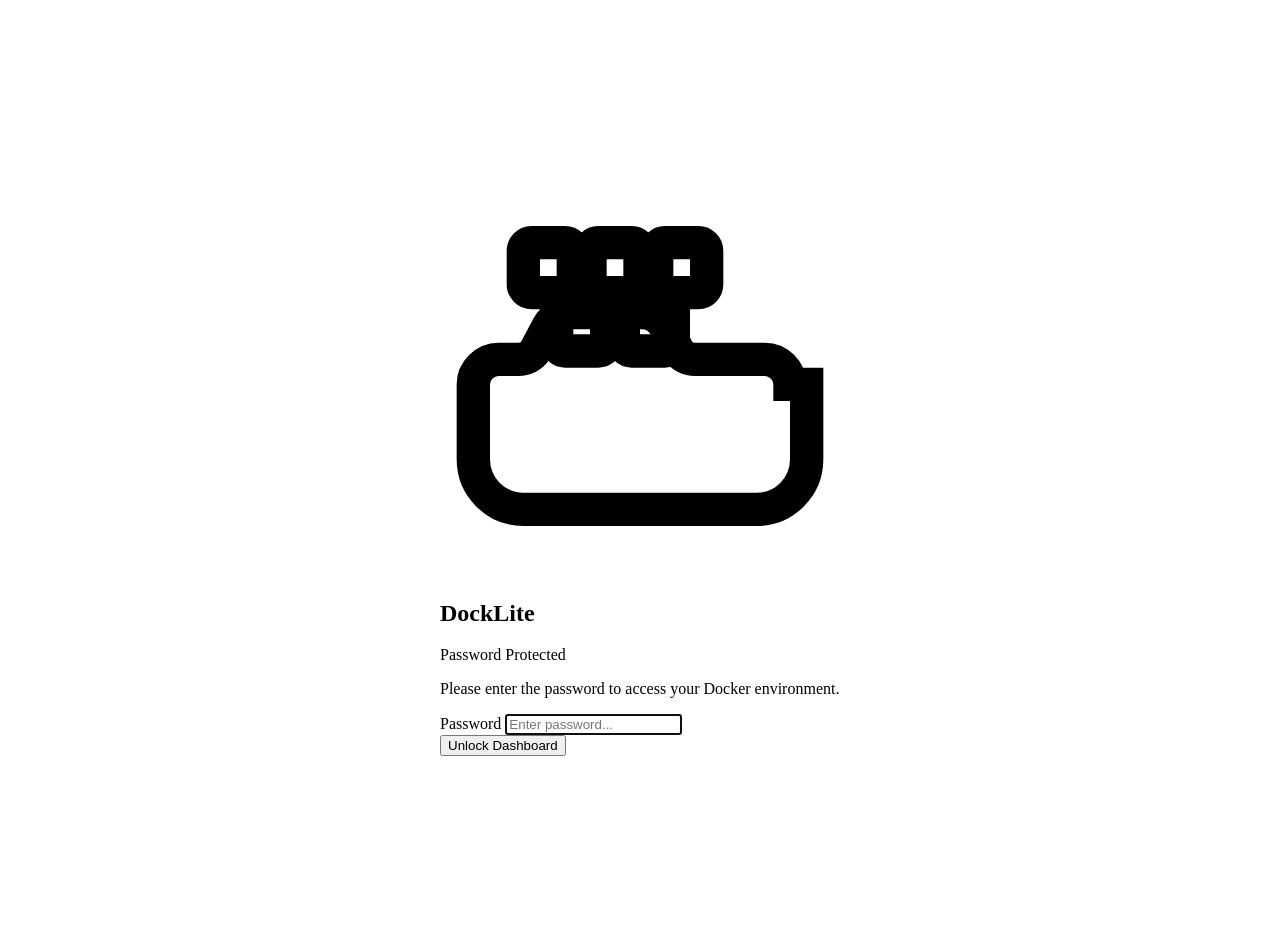
==== frontend/login.html @ cfc82c11 "feat(auth): add dedicated login page and automatic server/client redirect - Add dedicated login page" ====
<!DOCTYPE html>
<html lang="en">
<head>
  <meta charset="UTF-8">
  <meta name="viewport" content="width=device-width, initial-scale=1.0">
  <title>DockLite - Login</title>
  <link rel="stylesheet" href="/style.css">
  <style>
    body {
      display: flex;
      align-items: center;
      justify-content: center;
      min-height: 100vh;
      background-color: var(--bg-body);
      margin: 0;
      padding: 16px;
    }
    .login-wrapper {
      width: 100%;
      max-width: 400px;
    }
  </style>
</head>
<body>
  <div class="login-wrapper">
    <div class="login-card">
      <div class="login-brand">
        <svg class="brand-icon" viewBox="0 0 24 24" fill="none" stroke="currentColor" stroke-width="2">
          <path d="M22 12.5V17a3 3 0 0 1-3 3H5a3 3 0 0 1-3-3v-4.5c0-.8.7-1.5 1.5-1.5h1.2c.4 0 .8-.2 1-.5l.8-1.5c.3-.5.8-.8 1.4-.8h4.2c.6 0 1.1.3 1.4.8l.8 1.5c.2.3.6.5 1 .5h4.2c.8 0 1.5.7 1.5 1.5z"></path>
          <rect x="5" y="4" width="3" height="3" rx="0.5"></rect>
          <rect x="9" y="4" width="3" height="3" rx="0.5"></rect>
          <rect x="13" y="4" width="3" height="3" rx="0.5"></rect>
          <rect x="7" y="7.5" width="3" height="3" rx="0.5"></rect>
          <rect x="11" y="7.5" width="3" height="3" rx="0.5"></rect>
        </svg>
        <h2>DockLite</h2>
        <span class="brand-badge">Password Protected</span>
      </div>
      <p class="login-subtitle">Please enter the password to access your Docker environment.</p>

      <div id="login-error" class="login-error hidden"></div>

      <form id="login-form" onsubmit="handleLogin(event)">
        <div class="form-group" style="text-align: left;">
          <label for="password">Password</label>
          <input
            type="password"
            id="password"
            placeholder="Enter password..."
            autocomplete="current-password"
            required
            autofocus
          >
        </div>
        <button type="submit" id="btn-submit" class="btn btn-primary btn-block">
          Unlock Dashboard
        </button>
      </form>
    </div>
  </div>

  <script>
    async function checkAuthAndRedirect() {
      const token = localStorage.getItem('docklite_token') || '';
      try {
        const res = await fetch('/api/auth/status', {
          headers: token ? { 'Authorization': `Bearer ${token}` } : {}
        });
        const json = await res.json();
        if (json.success && json.data) {
          if (!json.data.auth_required || json.data.authenticated) {
            window.location.replace('/');
          }
        }
      } catch (err) {
        console.warn('Auth status check error:', err);
      }
    }

    async function handleLogin(e) {
      e.preventDefault();
      const pwdInput = document.getElementById('password');
      const btn = document.getElementById('btn-submit');
      const errBox = document.getElementById('login-error');
      const password = pwdInput.value;

      btn.disabled = true;
      btn.textContent = 'Verifying...';
      errBox.classList.add('hidden');

      try {
        const res = await fetch('/api/auth/login', {
          method: 'POST',
          headers: { 'Content-Type': 'application/json' },
          body: JSON.stringify({ password })
        });
        const json = await res.json();
        if (res.ok && json.success && json.data && json.data.token) {
          localStorage.setItem('docklite_token', json.data.token);
          window.location.replace('/');
        } else {
          errBox.textContent = json.error || 'Invalid password';
          errBox.classList.remove('hidden');
          pwdInput.select();
        }
      } catch (err) {
        errBox.textContent = 'Connection error: ' + err.message;
        errBox.classList.remove('hidden');
      } finally {
        btn.disabled = false;
        btn.textContent = 'Unlock Dashboard';
      }
    }

    document.addEventListener('DOMContentLoaded', checkAuthAndRedirect);
  </script>
</body>
</html>
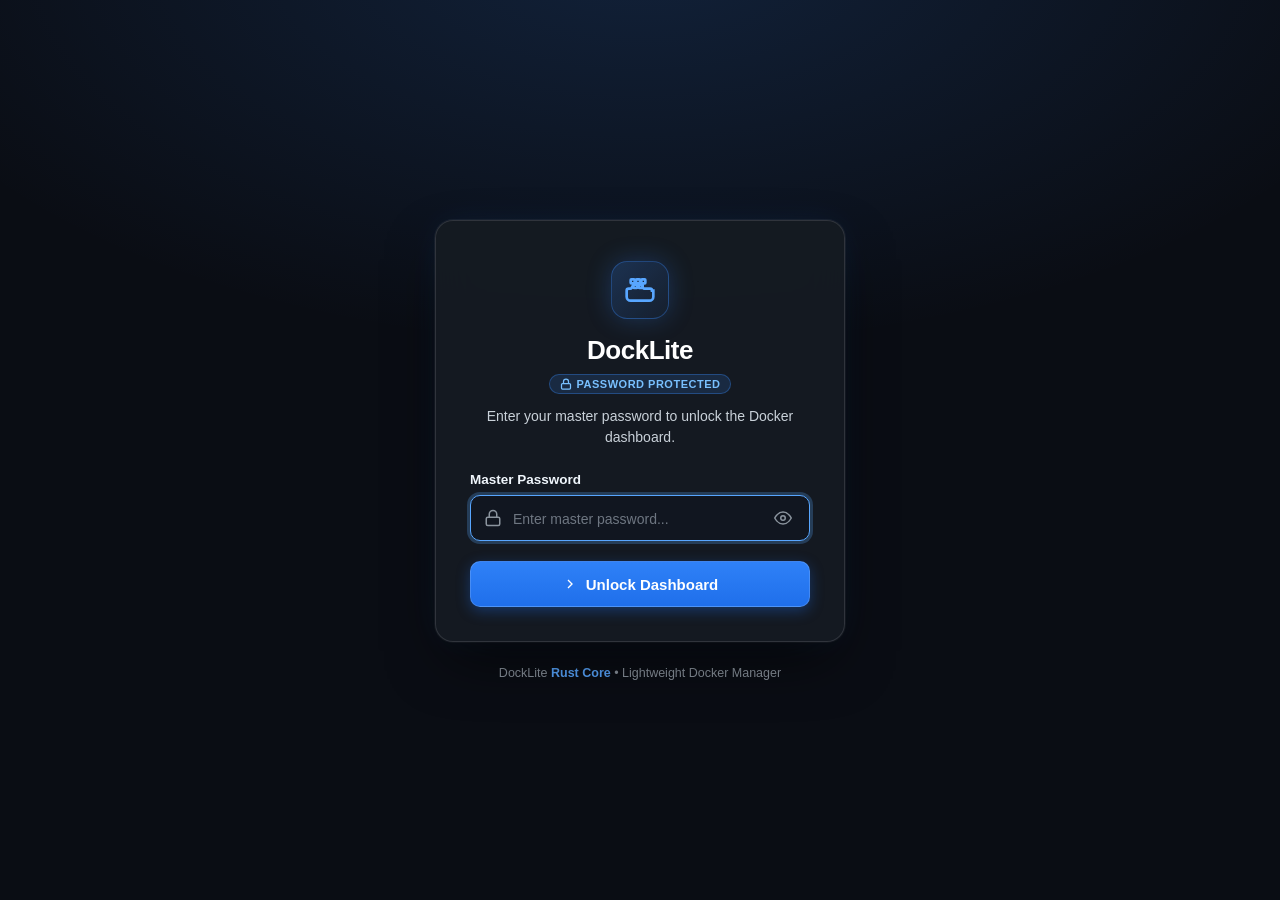
==== commit 5e6fc11e: "style(ui): redesign login page with modern glassmorphism aesthetic and high-contrast typography" ====
--- a/frontend/login.html
+++ b/frontend/login.html
@@ -6,60 +6,361 @@
   <title>DockLite - Login</title>
   <link rel="stylesheet" href="/style.css">
   <style>
+    *, *::before, *::after {
+      box-sizing: border-box;
+      margin: 0;
+      padding: 0;
+    }
+
     body {
-      display: flex;
+      font-family: -apple-system, BlinkMacSystemFont, "Segoe UI", Roboto, Helvetica, Arial, sans-serif;
+      min-height: 100vh;
+      display: flex;
+      flex-direction: column;
       align-items: center;
       justify-content: center;
-      min-height: 100vh;
-      background-color: var(--bg-body);
-      margin: 0;
-      padding: 16px;
-    }
-    .login-wrapper {
+      background: radial-gradient(1000px 500px at 50% -50px, rgba(56, 139, 253, 0.16), transparent 80%), #0a0d14;
+      color: #f0f6fc;
+      padding: 20px;
+      -webkit-font-smoothing: antialiased;
+      -moz-osx-font-smoothing: grayscale;
+    }
+
+    .login-container {
       width: 100%;
-      max-width: 400px;
+      max-width: 410px;
+    }
+
+    .login-card {
+      background: rgba(22, 27, 34, 0.94);
+      backdrop-filter: blur(20px);
+      -webkit-backdrop-filter: blur(20px);
+      border: 1px solid rgba(240, 246, 252, 0.12);
+      border-radius: 18px;
+      padding: 40px 34px 34px;
+      box-shadow:
+        0 24px 60px -15px rgba(0, 0, 0, 0.75),
+        0 0 0 1px rgba(255, 255, 255, 0.05),
+        0 0 35px -8px rgba(56, 139, 253, 0.15);
+      animation: cardIn 0.3s cubic-bezier(0.16, 1, 0.3, 1);
+    }
+
+    @keyframes cardIn {
+      from {
+        opacity: 0;
+        transform: translateY(12px) scale(0.98);
+      }
+      to {
+        opacity: 1;
+        transform: translateY(0) scale(1);
+      }
+    }
+
+    .brand-header {
+      display: flex;
+      flex-direction: column;
+      align-items: center;
+      text-align: center;
+      margin-bottom: 24px;
+    }
+
+    .icon-box {
+      width: 58px;
+      height: 58px;
+      background: linear-gradient(135deg, rgba(56, 139, 253, 0.22), rgba(56, 139, 253, 0.06));
+      border: 1px solid rgba(56, 139, 253, 0.35);
+      border-radius: 16px;
+      display: flex;
+      align-items: center;
+      justify-content: center;
+      margin-bottom: 16px;
+      box-shadow: 0 0 24px rgba(56, 139, 253, 0.25);
+    }
+
+    .icon-box svg {
+      width: 32px;
+      height: 32px;
+      color: #58a6ff;
+    }
+
+    .brand-header h1 {
+      font-size: 26px;
+      font-weight: 700;
+      color: #ffffff;
+      letter-spacing: -0.5px;
+      line-height: 1.2;
+      margin-bottom: 8px;
+    }
+
+    .badge-lock {
+      display: inline-flex;
+      align-items: center;
+      gap: 5px;
+      background: rgba(56, 139, 253, 0.15);
+      border: 1px solid rgba(56, 139, 253, 0.35);
+      color: #79c0ff;
+      font-size: 11px;
+      font-weight: 600;
+      padding: 3px 10px;
+      border-radius: 20px;
+      text-transform: uppercase;
+      letter-spacing: 0.5px;
+      margin-bottom: 12px;
+    }
+
+    .badge-lock svg {
+      width: 12px;
+      height: 12px;
+    }
+
+    .brand-header p {
+      color: #c9d1d9;
+      font-size: 14px;
+      line-height: 1.5;
+      max-width: 320px;
+    }
+
+    .login-error {
+      display: flex;
+      align-items: center;
+      gap: 8px;
+      background: rgba(248, 81, 73, 0.15);
+      border: 1px solid #f85149;
+      color: #ff7b72;
+      padding: 11px 14px;
+      border-radius: 10px;
+      font-size: 13.5px;
+      font-weight: 500;
+      margin-bottom: 20px;
+      line-height: 1.4;
+    }
+
+    .login-error svg {
+      flex-shrink: 0;
+      width: 16px;
+      height: 16px;
+    }
+
+    .form-group {
+      margin-bottom: 20px;
+    }
+
+    .form-label {
+      display: block;
+      color: #f0f6fc;
+      font-size: 13.5px;
+      font-weight: 600;
+      margin-bottom: 8px;
+    }
+
+    .input-wrapper {
+      position: relative;
+      display: flex;
+      align-items: center;
+    }
+
+    .input-icon-left {
+      position: absolute;
+      left: 14px;
+      width: 18px;
+      height: 18px;
+      color: #8b949e;
+      pointer-events: none;
+      display: flex;
+      align-items: center;
+      justify-content: center;
+    }
+
+    .password-input {
+      width: 100%;
+      height: 46px;
+      background: #0d1117;
+      border: 1.5px solid #30363d;
+      border-radius: 10px;
+      padding: 0 42px 0 42px;
+      color: #ffffff;
+      font-size: 15px;
+      font-family: inherit;
+      outline: none;
+      transition: all 0.2s ease;
+    }
+
+    .password-input::placeholder {
+      color: #6e7681;
+      font-size: 14px;
+    }
+
+    .password-input:focus {
+      border-color: #58a6ff;
+      background: #111620;
+      box-shadow: 0 0 0 3px rgba(88, 166, 255, 0.25);
+    }
+
+    .btn-toggle-eye {
+      position: absolute;
+      right: 12px;
+      background: transparent;
+      border: none;
+      color: #8b949e;
+      cursor: pointer;
+      padding: 6px;
+      border-radius: 6px;
+      display: flex;
+      align-items: center;
+      justify-content: center;
+      transition: color 0.15s ease;
+    }
+
+    .btn-toggle-eye:hover {
+      color: #f0f6fc;
+    }
+
+    .btn-submit {
+      width: 100%;
+      height: 46px;
+      display: flex;
+      align-items: center;
+      justify-content: center;
+      gap: 8px;
+      background: linear-gradient(180deg, #2f81f7 0%, #1f6feb 100%);
+      border: 1px solid rgba(255, 255, 255, 0.15);
+      border-radius: 10px;
+      color: #ffffff;
+      font-size: 15px;
+      font-weight: 600;
+      cursor: pointer;
+      box-shadow: 0 4px 14px rgba(31, 111, 235, 0.35);
+      transition: all 0.15s ease;
+    }
+
+    .btn-submit:hover:not(:disabled) {
+      filter: brightness(1.08);
+      transform: translateY(-1px);
+      box-shadow: 0 6px 18px rgba(31, 111, 235, 0.45);
+    }
+
+    .btn-submit:active:not(:disabled) {
+      transform: translateY(0);
+    }
+
+    .btn-submit:disabled {
+      opacity: 0.65;
+      cursor: not-allowed;
+      transform: none;
+    }
+
+    .footer-text {
+      margin-top: 24px;
+      text-align: center;
+      font-size: 12.5px;
+      color: #8b949e;
+    }
+
+    .footer-text span {
+      color: #58a6ff;
+      font-weight: 600;
+    }
+
+    .hidden {
+      display: none !important;
     }
   </style>
 </head>
 <body>
-  <div class="login-wrapper">
+  <div class="login-container">
     <div class="login-card">
-      <div class="login-brand">
-        <svg class="brand-icon" viewBox="0 0 24 24" fill="none" stroke="currentColor" stroke-width="2">
-          <path d="M22 12.5V17a3 3 0 0 1-3 3H5a3 3 0 0 1-3-3v-4.5c0-.8.7-1.5 1.5-1.5h1.2c.4 0 .8-.2 1-.5l.8-1.5c.3-.5.8-.8 1.4-.8h4.2c.6 0 1.1.3 1.4.8l.8 1.5c.2.3.6.5 1 .5h4.2c.8 0 1.5.7 1.5 1.5z"></path>
-          <rect x="5" y="4" width="3" height="3" rx="0.5"></rect>
-          <rect x="9" y="4" width="3" height="3" rx="0.5"></rect>
-          <rect x="13" y="4" width="3" height="3" rx="0.5"></rect>
-          <rect x="7" y="7.5" width="3" height="3" rx="0.5"></rect>
-          <rect x="11" y="7.5" width="3" height="3" rx="0.5"></rect>
+      <div class="brand-header">
+        <div class="icon-box">
+          <svg viewBox="0 0 24 24" fill="none" stroke="currentColor" stroke-width="2">
+            <path d="M22 12.5V17a3 3 0 0 1-3 3H5a3 3 0 0 1-3-3v-4.5c0-.8.7-1.5 1.5-1.5h1.2c.4 0 .8-.2 1-.5l.8-1.5c.3-.5.8-.8 1.4-.8h4.2c.6 0 1.1.3 1.4.8l.8 1.5c.2.3.6.5 1 .5h4.2c.8 0 1.5.7 1.5 1.5z"></path>
+            <rect x="5" y="4" width="3" height="3" rx="0.5"></rect>
+            <rect x="9" y="4" width="3" height="3" rx="0.5"></rect>
+            <rect x="13" y="4" width="3" height="3" rx="0.5"></rect>
+            <rect x="7" y="7.5" width="3" height="3" rx="0.5"></rect>
+            <rect x="11" y="7.5" width="3" height="3" rx="0.5"></rect>
+          </svg>
+        </div>
+        <h1>DockLite</h1>
+        <div class="badge-lock">
+          <svg viewBox="0 0 24 24" fill="none" stroke="currentColor" stroke-width="2.5">
+            <rect x="3" y="11" width="18" height="11" rx="2" ry="2"></rect>
+            <path d="M7 11V7a5 5 0 0 1 10 0v4"></path>
+          </svg>
+          Password Protected
+        </div>
+        <p>Enter your master password to unlock the Docker dashboard.</p>
+      </div>
+
+      <div id="login-error" class="login-error hidden">
+        <svg viewBox="0 0 24 24" fill="none" stroke="currentColor" stroke-width="2">
+          <circle cx="12" cy="12" r="10"></circle>
+          <line x1="12" y1="8" x2="12" y2="12"></line>
+          <line x1="12" y1="16" x2="12.01" y2="16"></line>
         </svg>
-        <h2>DockLite</h2>
-        <span class="brand-badge">Password Protected</span>
+        <span id="login-error-text">Invalid password</span>
       </div>
-      <p class="login-subtitle">Please enter the password to access your Docker environment.</p>
-
-      <div id="login-error" class="login-error hidden"></div>
 
       <form id="login-form" onsubmit="handleLogin(event)">
-        <div class="form-group" style="text-align: left;">
-          <label for="password">Password</label>
-          <input
-            type="password"
-            id="password"
-            placeholder="Enter password..."
-            autocomplete="current-password"
-            required
-            autofocus
-          >
+        <div class="form-group">
+          <label class="form-label" for="password">Master Password</label>
+          <div class="input-wrapper">
+            <div class="input-icon-left">
+              <svg viewBox="0 0 24 24" fill="none" stroke="currentColor" stroke-width="2">
+                <rect x="3" y="11" width="18" height="11" rx="2" ry="2"></rect>
+                <path d="M7 11V7a5 5 0 0 1 10 0v4"></path>
+              </svg>
+            </div>
+            <input
+              type="password"
+              id="password"
+              class="password-input"
+              placeholder="Enter master password..."
+              autocomplete="current-password"
+              required
+              autofocus
+            >
+            <button type="button" class="btn-toggle-eye" id="btn-toggle-eye" onclick="togglePasswordVisibility()" title="Show/Hide Password">
+              <svg id="eye-icon" viewBox="0 0 24 24" width="18" height="18" fill="none" stroke="currentColor" stroke-width="2">
+                <path d="M1 12s4-8 11-8 11 8 11 8-4 8-11 8-11-8-11-8z"></path>
+                <circle cx="12" cy="12" r="3"></circle>
+              </svg>
+            </button>
+          </div>
         </div>
-        <button type="submit" id="btn-submit" class="btn btn-primary btn-block">
-          Unlock Dashboard
+
+        <button type="submit" id="btn-submit" class="btn-submit">
+          <svg viewBox="0 0 24 24" width="16" height="16" fill="none" stroke="currentColor" stroke-width="2">
+            <polyline points="9 18 15 12 9 6"></polyline>
+          </svg>
+          <span id="btn-text">Unlock Dashboard</span>
         </button>
       </form>
     </div>
+
+    <div class="footer-text">
+      DockLite <span>Rust Core</span> &bull; Lightweight Docker Manager
+    </div>
   </div>
 
   <script>
+    function togglePasswordVisibility() {
+      const input = document.getElementById('password');
+      const eyeIcon = document.getElementById('eye-icon');
+      if (input.type === 'password') {
+        input.type = 'text';
+        eyeIcon.innerHTML = `
+          <path d="M17.94 17.94A10.07 10.07 0 0 1 12 20c-7 0-11-8-11-8a18.45 18.45 0 0 1 5.06-5.94M9.9 4.24A9.12 9.12 0 0 1 12 4c7 0 11 8 11 8a18.5 18.5 0 0 1-2.16 3.19m-6.72-1.07a3 3 0 1 1-4.24-4.24"></path>
+          <line x1="1" y1="1" x2="23" y2="23"></line>
+        `;
+      } else {
+        input.type = 'password';
+        eyeIcon.innerHTML = `
+          <path d="M1 12s4-8 11-8 11 8 11 8-4 8-11 8-11-8-11-8z"></path>
+          <circle cx="12" cy="12" r="3"></circle>
+        `;
+      }
+    }
+
     async function checkAuthAndRedirect() {
       const token = localStorage.getItem('docklite_token') || '';
       try {
@@ -81,11 +382,13 @@
       e.preventDefault();
       const pwdInput = document.getElementById('password');
       const btn = document.getElementById('btn-submit');
+      const btnText = document.getElementById('btn-text');
       const errBox = document.getElementById('login-error');
+      const errText = document.getElementById('login-error-text');
       const password = pwdInput.value;
 
       btn.disabled = true;
-      btn.textContent = 'Verifying...';
+      btnText.textContent = 'Verifying...';
       errBox.classList.add('hidden');
 
       try {
@@ -99,16 +402,16 @@
           localStorage.setItem('docklite_token', json.data.token);
           window.location.replace('/');
         } else {
-          errBox.textContent = json.error || 'Invalid password';
+          errText.textContent = json.error || 'Invalid password';
           errBox.classList.remove('hidden');
           pwdInput.select();
         }
       } catch (err) {
-        errBox.textContent = 'Connection error: ' + err.message;
+        errText.textContent = 'Connection error: ' + err.message;
         errBox.classList.remove('hidden');
       } finally {
         btn.disabled = false;
-        btn.textContent = 'Unlock Dashboard';
+        btnText.textContent = 'Unlock Dashboard';
       }
     }
 
